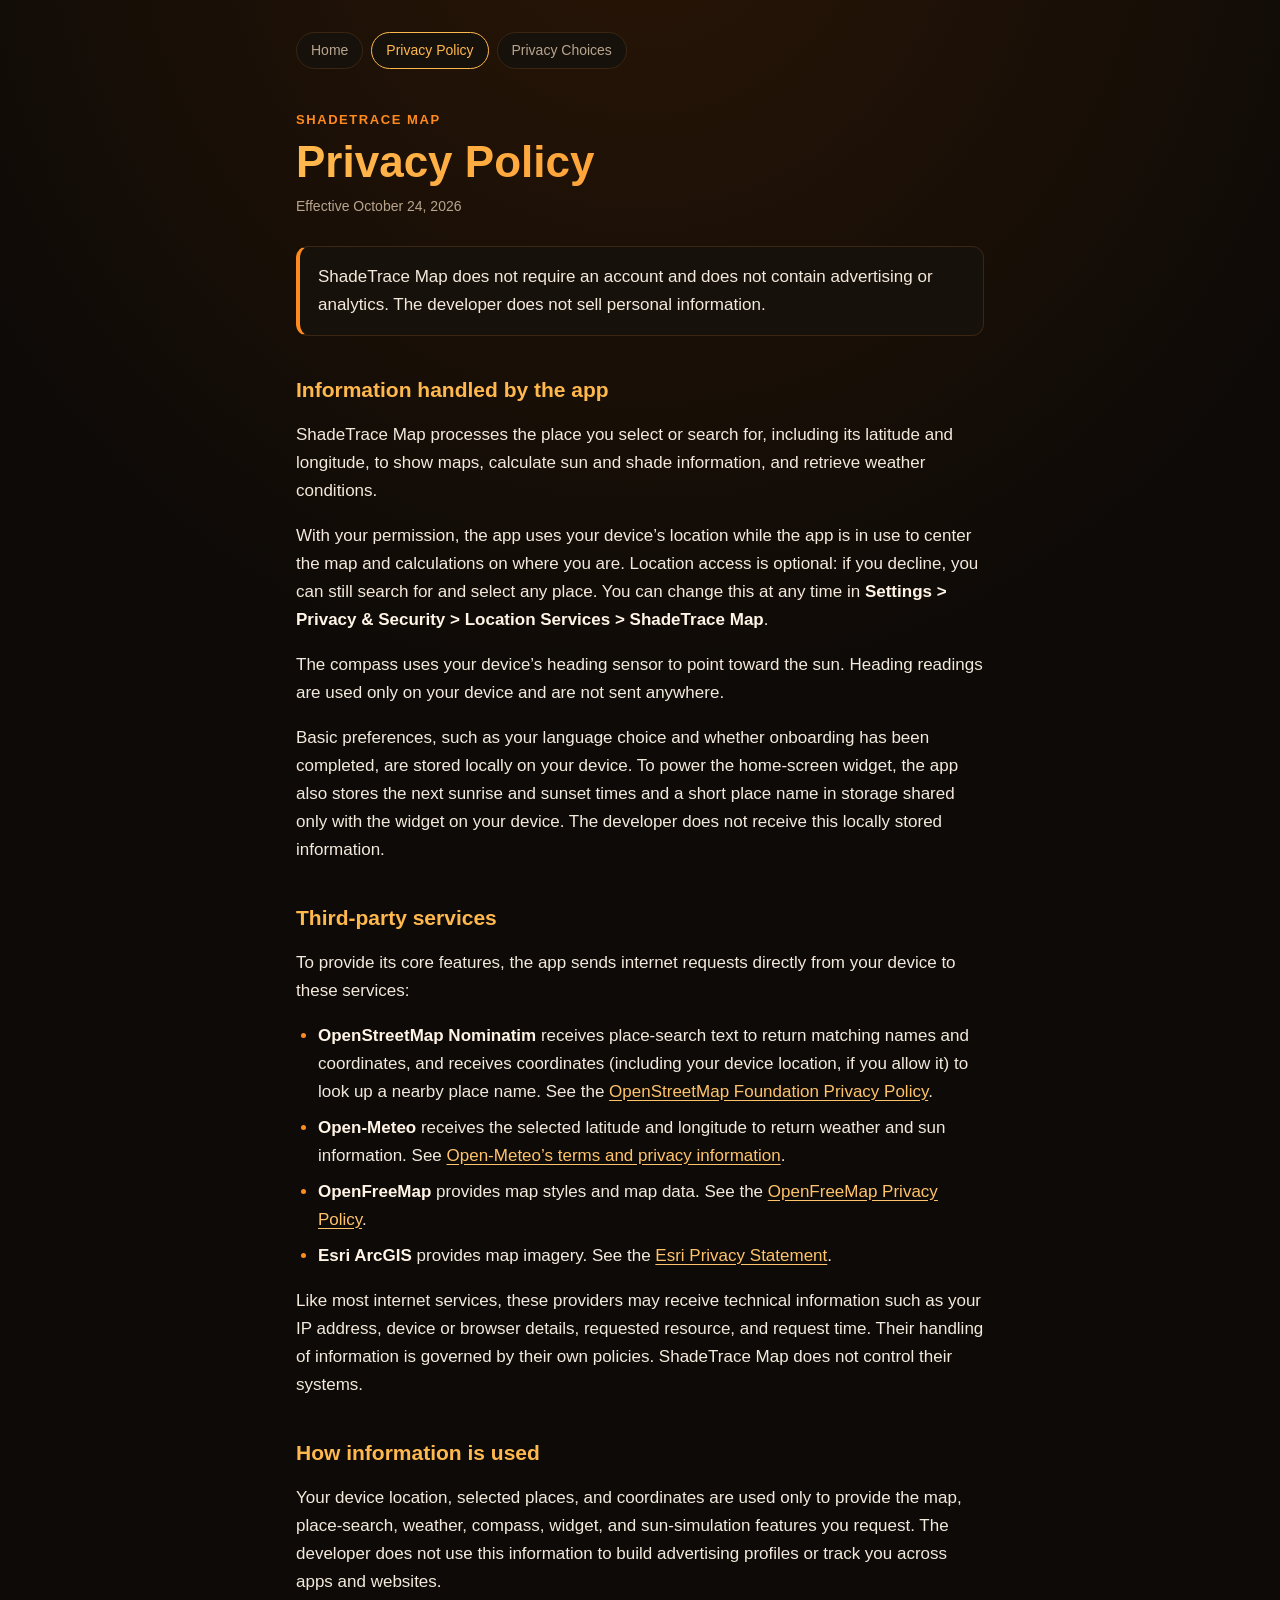
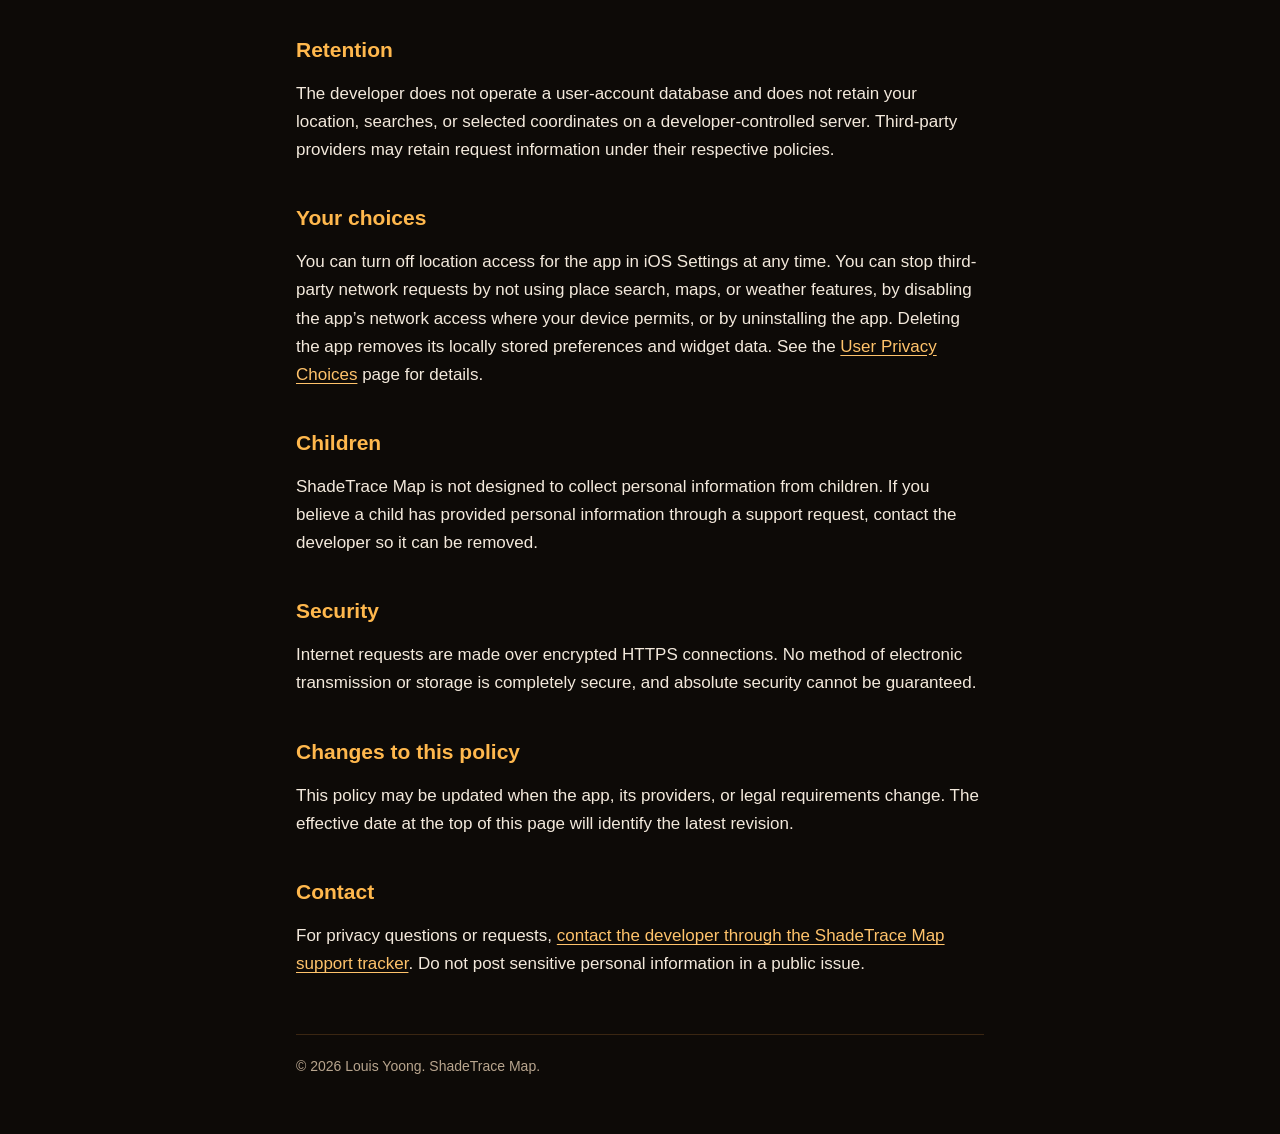
==== docs/privacy.html @ 05267961 "Add changes ui" ====
<!doctype html>
<html lang="en">
<head>
  <meta charset="utf-8">
  <meta name="viewport" content="width=device-width, initial-scale=1">
  <meta name="description" content="Privacy Policy for the ShadeTrace Map app.">
  <meta name="theme-color" content="#0d0a07">
  <title>Privacy Policy — ShadeTrace Map</title>
  <link rel="stylesheet" href="styles.css">
</head>
<body>
  <main>
    <nav><a href="index.html">Home</a><a href="privacy.html" aria-current="page">Privacy Policy</a><a href="privacy-choices.html">Privacy Choices</a></nav>
    <p class="eyebrow">ShadeTrace Map</p>
    <h1>Privacy Policy</h1>
    <p class="updated">Effective October 24, 2026</p>

    <p class="notice">ShadeTrace Map does not require an account and does not contain advertising or analytics. The developer does not sell personal information.</p>

    <h2>Information handled by the app</h2>
    <p>ShadeTrace Map processes the place you select or search for, including its latitude and longitude, to show maps, calculate sun and shade information, and retrieve weather conditions.</p>
    <p>With your permission, the app uses your device’s location while the app is in use to center the map and calculations on where you are. Location access is optional: if you decline, you can still search for and select any place. You can change this at any time in <strong>Settings &gt; Privacy &amp; Security &gt; Location Services &gt; ShadeTrace Map</strong>.</p>
    <p>The compass uses your device’s heading sensor to point toward the sun. Heading readings are used only on your device and are not sent anywhere.</p>
    <p>Basic preferences, such as your language choice and whether onboarding has been completed, are stored locally on your device. To power the home-screen widget, the app also stores the next sunrise and sunset times and a short place name in storage shared only with the widget on your device. The developer does not receive this locally stored information.</p>

    <h2>Third-party services</h2>
    <p>To provide its core features, the app sends internet requests directly from your device to these services:</p>
    <ul>
      <li><strong>OpenStreetMap Nominatim</strong> receives place-search text to return matching names and coordinates, and receives coordinates (including your device location, if you allow it) to look up a nearby place name. See the <a href="https://osmfoundation.org/wiki/Privacy_Policy">OpenStreetMap Foundation Privacy Policy</a>.</li>
      <li><strong>Open-Meteo</strong> receives the selected latitude and longitude to return weather and sun information. See <a href="https://open-meteo.com/en/terms">Open-Meteo’s terms and privacy information</a>.</li>
      <li><strong>OpenFreeMap</strong> provides map styles and map data. See the <a href="https://openfreemap.org/privacy/">OpenFreeMap Privacy Policy</a>.</li>
      <li><strong>Esri ArcGIS</strong> provides map imagery. See the <a href="https://www.esri.com/en-us/privacy/privacy-statements/privacy-statement">Esri Privacy Statement</a>.</li>
    </ul>
    <p>Like most internet services, these providers may receive technical information such as your IP address, device or browser details, requested resource, and request time. Their handling of information is governed by their own policies. ShadeTrace Map does not control their systems.</p>

    <h2>How information is used</h2>
    <p>Your device location, selected places, and coordinates are used only to provide the map, place-search, weather, compass, widget, and sun-simulation features you request. The developer does not use this information to build advertising profiles or track you across apps and websites.</p>

    <h2>Retention</h2>
    <p>The developer does not operate a user-account database and does not retain your location, searches, or selected coordinates on a developer-controlled server. Third-party providers may retain request information under their respective policies.</p>

    <h2>Your choices</h2>
    <p>You can turn off location access for the app in iOS Settings at any time. You can stop third-party network requests by not using place search, maps, or weather features, by disabling the app’s network access where your device permits, or by uninstalling the app. Deleting the app removes its locally stored preferences and widget data. See the <a href="privacy-choices.html">User Privacy Choices</a> page for details.</p>

    <h2>Children</h2>
    <p>ShadeTrace Map is not designed to collect personal information from children. If you believe a child has provided personal information through a support request, contact the developer so it can be removed.</p>

    <h2>Security</h2>
    <p>Internet requests are made over encrypted HTTPS connections. No method of electronic transmission or storage is completely secure, and absolute security cannot be guaranteed.</p>

    <h2>Changes to this policy</h2>
    <p>This policy may be updated when the app, its providers, or legal requirements change. The effective date at the top of this page will identify the latest revision.</p>

    <h2>Contact</h2>
    <p>For privacy questions or requests, <a href="https://github.com/louisyoong/shadetracemap-app/issues/new">contact the developer through the ShadeTrace Map support tracker</a>. Do not post sensitive personal information in a public issue.</p>

    <footer>© 2026 Louis Yoong. ShadeTrace Map.</footer>
  </main>
</body>
</html>
---- docs/styles.css ----
:root {
  color-scheme: dark;
  --bg: #0d0a07;
  --bg-glow: #2a1606;
  --panel: #17110b;
  --panel-border: #3a2612;
  --text: #f3e9dc;
  --muted: #b8a58e;
  --gold: #ffb84d;
  --orange: #ff8a1f;
  --link: #ffc36b;
}

* { box-sizing: border-box; }

html { -webkit-text-size-adjust: 100%; }

body {
  margin: 0;
  min-height: 100vh;
  background:
    radial-gradient(ellipse 90% 45% at 50% -5%, var(--bg-glow), transparent 70%),
    var(--bg);
  color: var(--text);
  font: 17px/1.65 -apple-system, BlinkMacSystemFont, "SF Pro Text", "Segoe UI", Roboto, Helvetica, Arial, sans-serif;
}

main {
  max-width: 720px;
  margin: 0 auto;
  padding: 32px 16px 56px;
}

nav {
  display: flex;
  flex-wrap: wrap;
  gap: 8px;
  margin-bottom: 40px;
}

nav a {
  padding: 6px 14px;
  border: 1px solid var(--panel-border);
  border-radius: 999px;
  background: var(--panel);
  color: var(--muted);
  font-size: 14px;
  text-decoration: none;
}

nav a:hover, nav a[aria-current="page"] {
  border-color: var(--gold);
  color: var(--gold);
}

.eyebrow {
  margin: 0 0 6px;
  color: var(--orange);
  font-size: 13px;
  font-weight: 700;
  letter-spacing: 0.12em;
  text-transform: uppercase;
}

h1 {
  margin: 0;
  background: linear-gradient(90deg, var(--gold), var(--orange));
  -webkit-background-clip: text;
  background-clip: text;
  color: transparent;
  font-size: clamp(32px, 7vw, 44px);
  line-height: 1.15;
}

h2 {
  margin: 40px 0 8px;
  color: var(--gold);
  font-size: 21px;
  line-height: 1.3;
}

.updated {
  margin: 8px 0 28px;
  color: var(--muted);
  font-size: 14px;
}

.notice {
  margin: 0;
  padding: 16px 18px;
  border: 1px solid var(--panel-border);
  border-left: 4px solid var(--orange);
  border-radius: 12px;
  background: var(--panel);
}

p, li { overflow-wrap: anywhere; }

ul, ol { padding-left: 22px; }

li + li { margin-top: 8px; }

li::marker { color: var(--orange); }

strong { color: #fff4e6; }

a { color: var(--link); text-underline-offset: 3px; }

a:hover { color: var(--gold); }

.cards {
  display: grid;
  gap: 12px;
  margin-top: 28px;
}

.cards a {
  display: block;
  padding: 18px;
  border: 1px solid var(--panel-border);
  border-radius: 14px;
  background: var(--panel);
  color: var(--text);
  text-decoration: none;
}

.cards a:hover { border-color: var(--gold); }

.cards strong { display: block; color: var(--gold); font-size: 18px; }

.cards span { color: var(--muted); font-size: 15px; }

footer {
  margin-top: 56px;
  padding-top: 20px;
  border-top: 1px solid var(--panel-border);
  color: var(--muted);
  font-size: 14px;
}
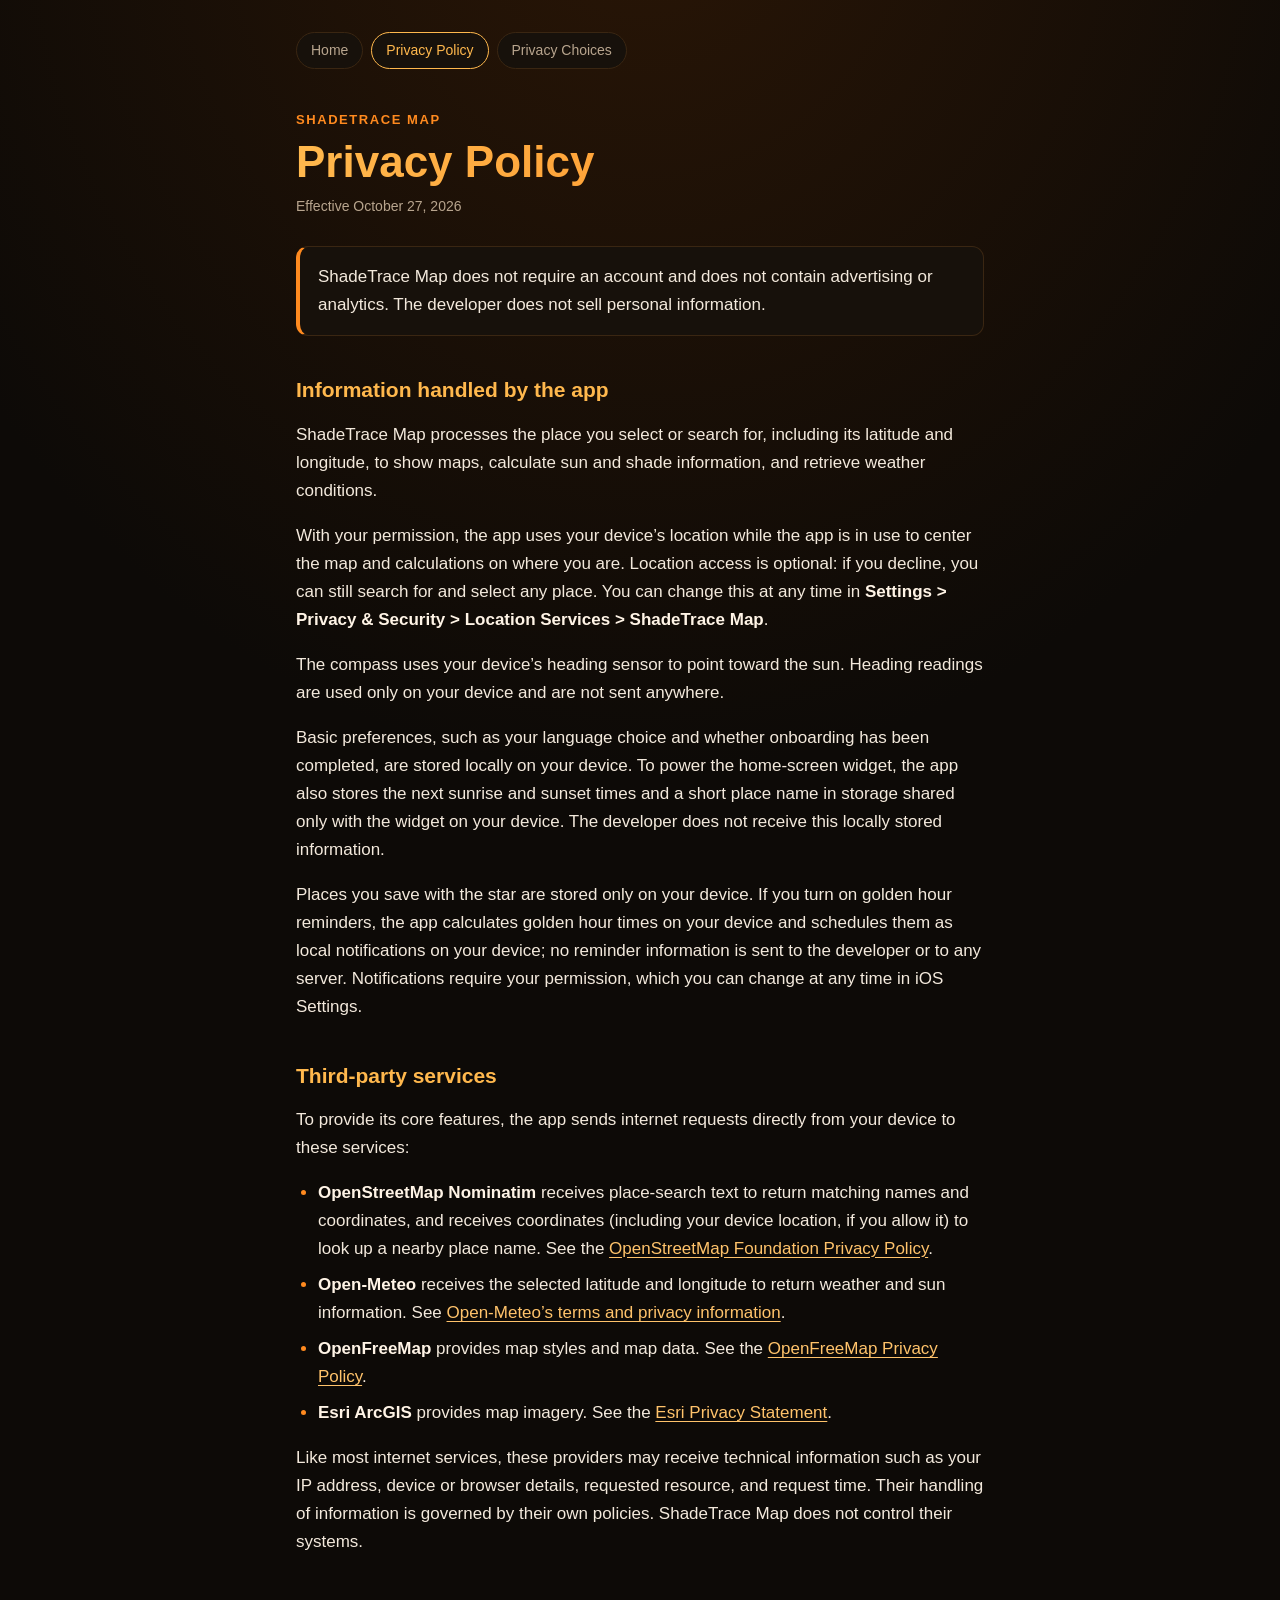
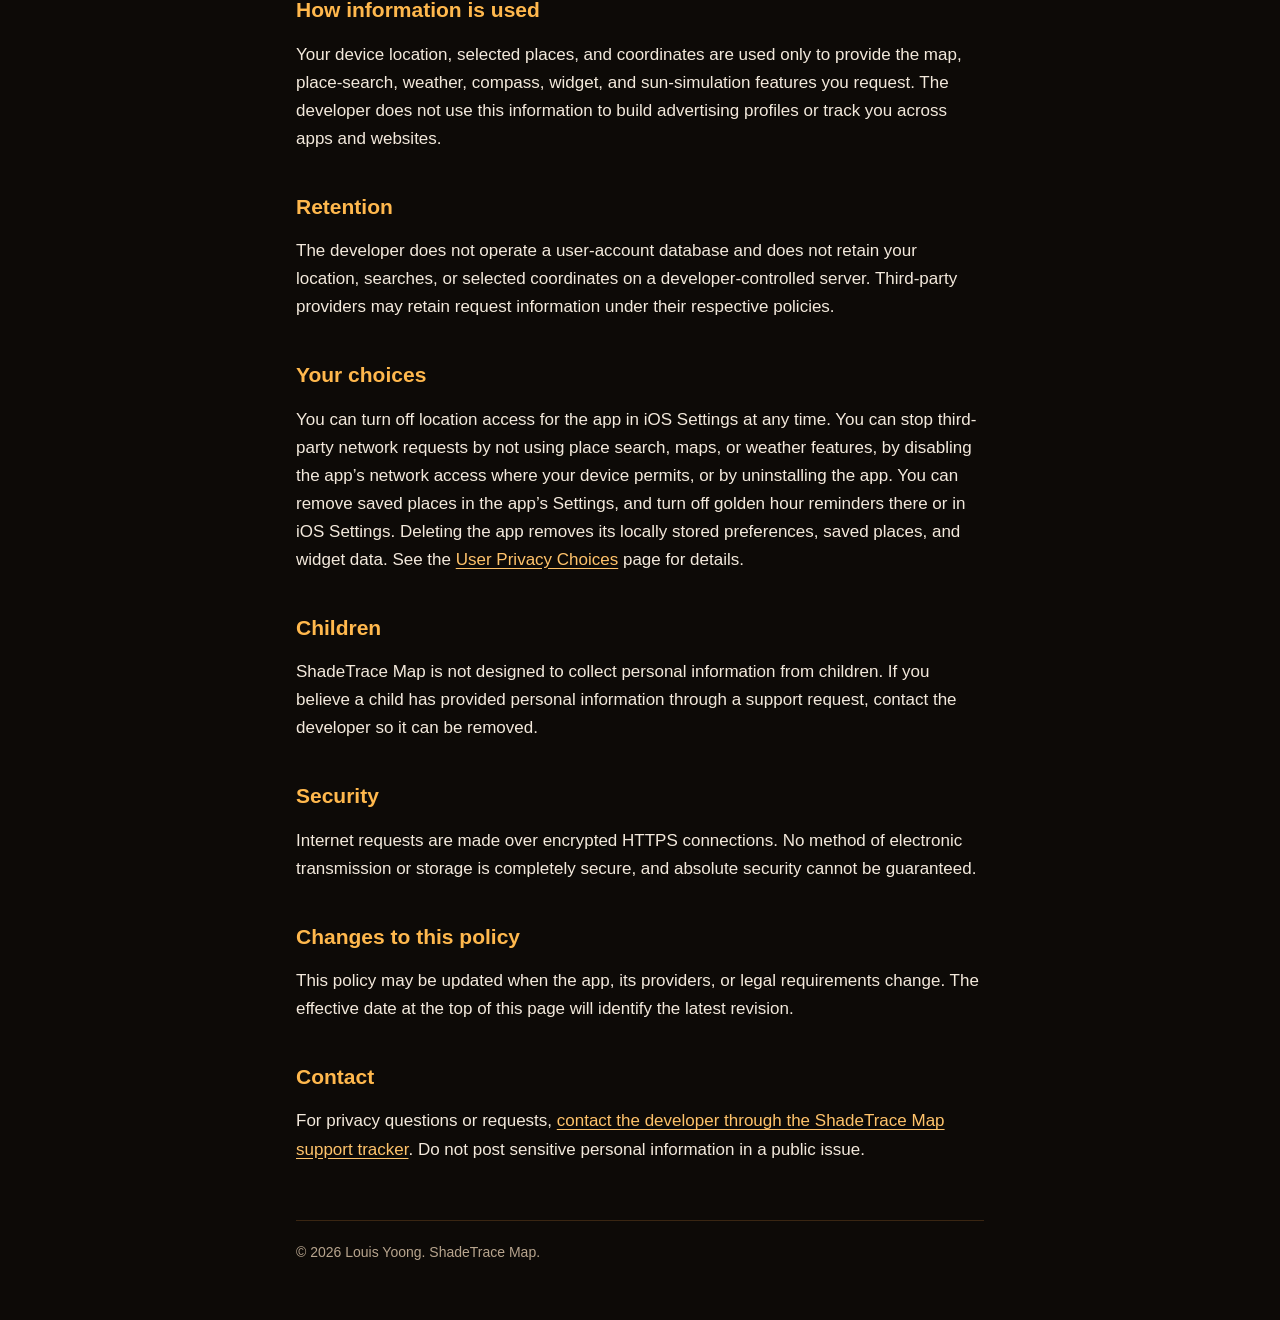
==== commit 59d398b3: "Add save location" ====
--- a/docs/privacy.html
+++ b/docs/privacy.html
@@ -13,7 +13,7 @@
     <nav><a href="index.html">Home</a><a href="privacy.html" aria-current="page">Privacy Policy</a><a href="privacy-choices.html">Privacy Choices</a></nav>
     <p class="eyebrow">ShadeTrace Map</p>
     <h1>Privacy Policy</h1>
-    <p class="updated">Effective October 24, 2026</p>
+    <p class="updated">Effective October 27, 2026</p>
 
     <p class="notice">ShadeTrace Map does not require an account and does not contain advertising or analytics. The developer does not sell personal information.</p>
 
@@ -22,6 +22,7 @@
     <p>With your permission, the app uses your device’s location while the app is in use to center the map and calculations on where you are. Location access is optional: if you decline, you can still search for and select any place. You can change this at any time in <strong>Settings &gt; Privacy &amp; Security &gt; Location Services &gt; ShadeTrace Map</strong>.</p>
     <p>The compass uses your device’s heading sensor to point toward the sun. Heading readings are used only on your device and are not sent anywhere.</p>
     <p>Basic preferences, such as your language choice and whether onboarding has been completed, are stored locally on your device. To power the home-screen widget, the app also stores the next sunrise and sunset times and a short place name in storage shared only with the widget on your device. The developer does not receive this locally stored information.</p>
+    <p>Places you save with the star are stored only on your device. If you turn on golden hour reminders, the app calculates golden hour times on your device and schedules them as local notifications on your device; no reminder information is sent to the developer or to any server. Notifications require your permission, which you can change at any time in iOS Settings.</p>
 
     <h2>Third-party services</h2>
     <p>To provide its core features, the app sends internet requests directly from your device to these services:</p>
@@ -40,7 +41,7 @@
     <p>The developer does not operate a user-account database and does not retain your location, searches, or selected coordinates on a developer-controlled server. Third-party providers may retain request information under their respective policies.</p>
 
     <h2>Your choices</h2>
-    <p>You can turn off location access for the app in iOS Settings at any time. You can stop third-party network requests by not using place search, maps, or weather features, by disabling the app’s network access where your device permits, or by uninstalling the app. Deleting the app removes its locally stored preferences and widget data. See the <a href="privacy-choices.html">User Privacy Choices</a> page for details.</p>
+    <p>You can turn off location access for the app in iOS Settings at any time. You can stop third-party network requests by not using place search, maps, or weather features, by disabling the app’s network access where your device permits, or by uninstalling the app. You can remove saved places in the app’s Settings, and turn off golden hour reminders there or in iOS Settings. Deleting the app removes its locally stored preferences, saved places, and widget data. See the <a href="privacy-choices.html">User Privacy Choices</a> page for details.</p>
 
     <h2>Children</h2>
     <p>ShadeTrace Map is not designed to collect personal information from children. If you believe a child has provided personal information through a support request, contact the developer so it can be removed.</p>
